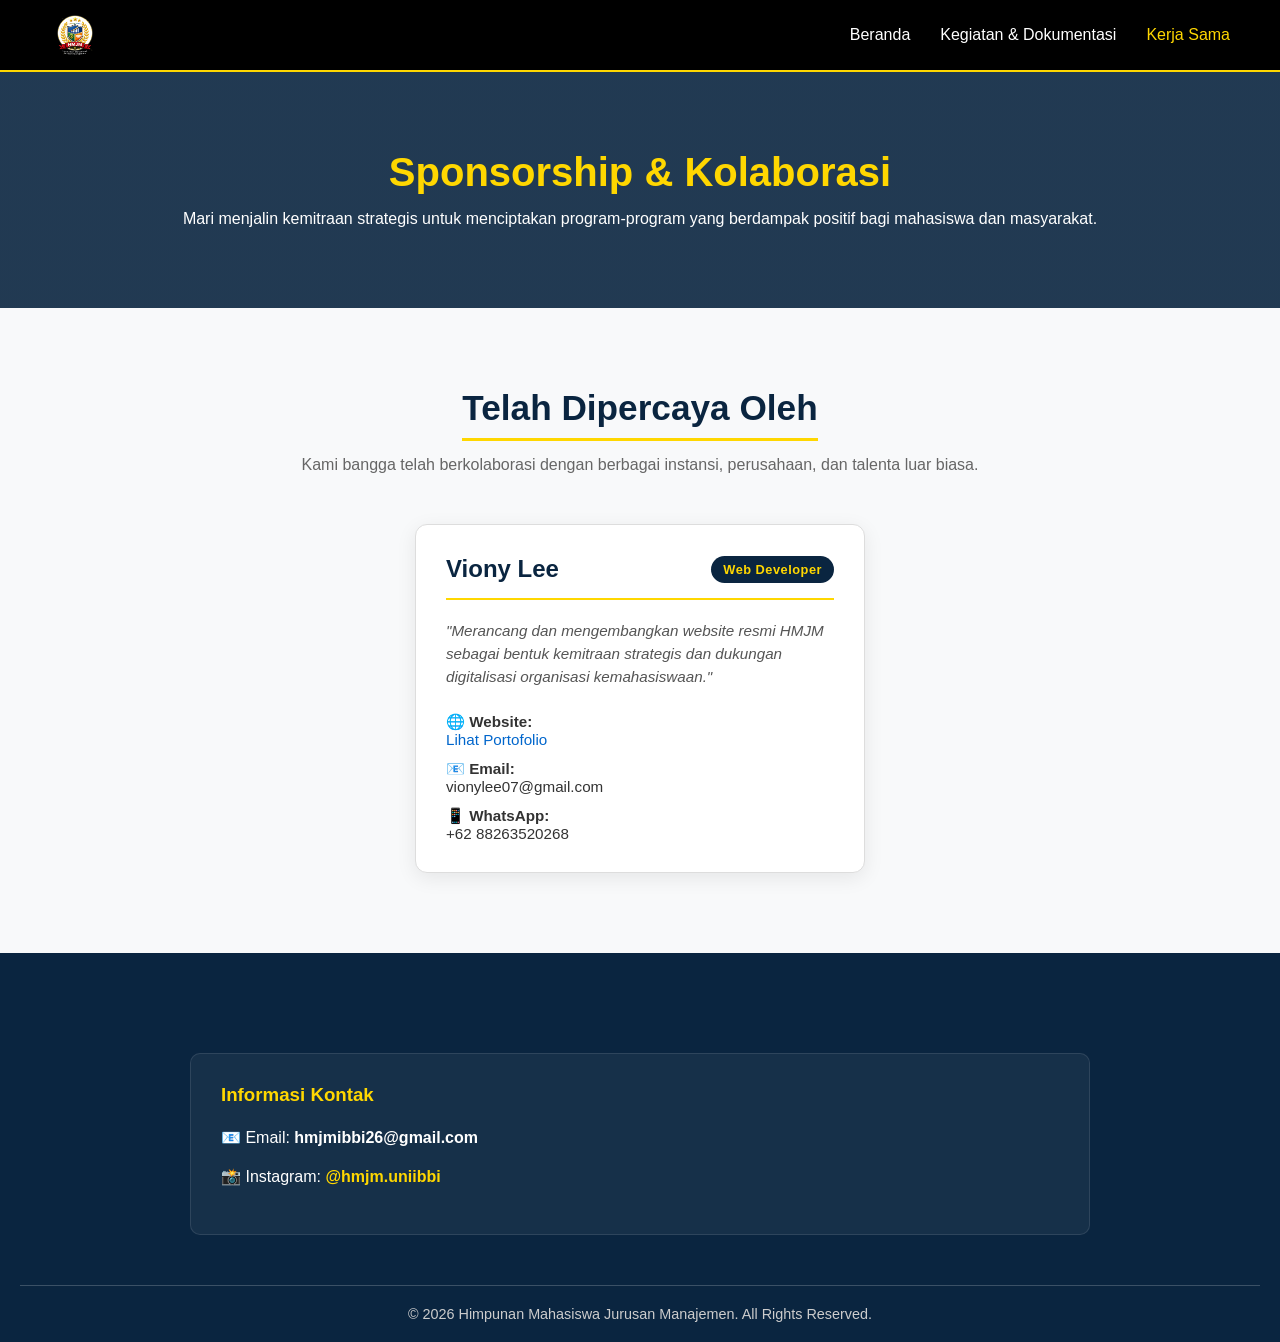
==== kerjasama.html @ 47a5b585 "Update files and add new content" ====
<!DOCTYPE html>
<html lang="id">
<head>
    <meta charset="UTF-8">
    <meta name="viewport" content="width=device-width, initial-scale=1.0">
    <title>Kerja Sama & Sponsorship - HMJM</title>
    <link rel="stylesheet" href="style.css">
</head>
<body class="page-program">

    <nav id="navbar" class="scrolled">
        <a href="index.html" class="logo-link">
            <img src="logohmjm.png" alt="Logo HMJM" class="logo-img">
        </a>
        <ul class="nav-links">
            <li><a href="index.html">Beranda</a></li>
            <li><a href="program.html">Kegiatan & Dokumentasi</a></li>
            <li><a href="kerjasama.html" style="color: #FFD700;">Kerja Sama</a></li>
        </ul>
        
        <div class="burger">
            <div class="line1"></div>
            <div class="line2"></div>
            <div class="line3"></div>
        </div>
    </nav>

    <header class="page-header">
        <h1>Sponsorship & Kolaborasi</h1>
        <p>Mari menjalin kemitraan strategis untuk menciptakan program-program yang berdampak positif bagi mahasiswa dan masyarakat.</p>
    </header>

    <section class="partners-section" style="background-color: #f8f9fa; padding: 80px 20px; text-align: center; min-height: 50vh;">
        <div class="section-title">
            <h2>Telah Dipercaya Oleh</h2>
            <p style="color: #666; margin-bottom: 40px;">Kami bangga telah berkolaborasi dengan berbagai instansi, perusahaan, dan talenta luar biasa.</p>
        </div>
        
        <div class="partners-grid" style="display: flex; justify-content: center; align-items: center; flex-wrap: wrap; gap: 30px; max-width: 900px; margin: 0 auto;">
            
            <div class="partner-card" style="background: white; border: 1px solid #ddd; padding: 30px; border-radius: 12px; box-shadow: 0 5px 20px rgba(0,0,0,0.08); text-align: left; width: 100%; max-width: 450px; transition: transform 0.3s ease;">
                
                <div style="display: flex; justify-content: space-between; align-items: center; border-bottom: 2px solid #FFD700; padding-bottom: 15px; margin-bottom: 20px;">
                    <h3 style="color: #0A2540; margin: 0; font-size: 1.5rem;">Viony Lee</h3>
                    <span style="background-color: #0A2540; color: #FFD700; font-size: 0.8rem; padding: 6px 12px; border-radius: 20px; font-weight: bold; letter-spacing: 0.5px;">Web Developer</span>
                </div>
                
                <p style="color: #555; font-size: 0.95rem; margin-bottom: 25px; font-style: italic; line-height: 1.5;">
                    "Merancang dan mengembangkan website resmi HMJM sebagai bentuk kemitraan strategis dan dukungan digitalisasi organisasi kemahasiswaan."
                </p>
                
                <p style="margin-bottom: 12px; font-size: 0.95rem;">
                    🌐 <strong>Website:</strong> <br>
                    <a href="https://vionylele.github.io/vionylee.github.io/" target="_blank" style="color: #0066cc; text-decoration: none;">Lihat Portofolio</a>
                </p>
                
                <p style="margin-bottom: 12px; font-size: 0.95rem;">
                    📧 <strong>Email:</strong> <br>
                    <a href="mailto:vionylee07@gmail.com" style="color: #333; text-decoration: none;">vionylee07@gmail.com</a>
                </p>
                
                <p style="margin-bottom: 0; font-size: 0.95rem;">
                    📱 <strong>WhatsApp:</strong> <br>
                    <a href="https://wa.me/6288263520268" target="_blank" style="color: #333; text-decoration: none;">+62 88263520268</a>
                </p>
            </div>

        </div>
    </section>
    <footer id="kontak">
        <div class="contact-container">
            <div class="contact-info">
                <h3>Informasi Kontak</h3>
                <p>📧 Email: <strong>hmjmibbi26@gmail.com</strong></p>
                <p>📸 Instagram: <strong><a href="https://www.instagram.com/hmjm.uniibbi/" target="_blank" style="color: #FFD700; text-decoration: none;">@hmjm.uniibbi</a></strong></p>
            </div>
        </div>

        <div class="footer-bottom">
            <p>&copy; 2026 Himpunan Mahasiswa Jurusan Manajemen. All Rights Reserved.</p>
        </div>
    </footer>

    <script src="script.js"></script>
</body>
</html>
---- style.css ----
/* =========================================
   Reset & Base Styles
========================================= */
* {
    margin: 0;
    padding: 0;
    box-sizing: border-box;
    font-family: 'Segoe UI', Tahoma, Geneva, Verdana, sans-serif;
    scroll-behavior: smooth;
}

body {
    background-color: #f8f9fa;
    color: #333;
}

/* =========================================
   Navigasi (Navbar) & Logo
========================================= */
nav {
    display: flex;
    justify-content: space-between;
    align-items: center;
    padding: 10px 50px;
    background-color: #000000; /* Diubah menjadi Hitam agar menyatu dengan background logo JPG */
    color: white;
    position: fixed;
    width: 100%;
    top: 0;
    z-index: 1000;
    transition: background 0.3s ease;
    border-bottom: 2px solid #FFD700; /* Garis emas tipis di bawah navbar */
}

nav.scrolled {
    background-color: #111111;
    box-shadow: 0 4px 6px rgba(0,0,0,0.3);
}

/* Pengaturan Ukuran Logo */
.logo-link {
    display: flex;
    align-items: center;
}

.logo-img {
    height: 50px; /* Ukuran ideal untuk navbar */
    width: auto;
    object-fit: contain;
    display: block;
}

.nav-links {
    list-style: none;
    display: flex;
}

.nav-links li {
    margin-left: 30px;
}

.nav-links a {
    color: white;
    text-decoration: none;
    font-weight: 500;
    transition: color 0.3s;
}

.nav-links a:hover {
    color: #FFD700;
}

.burger {
    display: none;
    cursor: pointer;
}

.burger div {
    width: 25px;
    height: 3px;
    background-color: white;
    margin: 5px;
    transition: all 0.3s ease;
}

/* =========================================
   Hero Section (Beranda)
========================================= */
.hero-section {
    height: 100vh;
    background: linear-gradient(rgba(0, 0, 0, 0.7), rgba(10, 37, 64, 0.8)), url('https://images.unsplash.com/photo-1521737604893-d14cc237f11d?ixlib=rb-4.0.3&auto=format&fit=crop&w=1920&q=80') center/cover;
    display: flex;
    justify-content: center;
    align-items: center;
    text-align: center;
    color: white;
    padding: 0 20px;
}

.hero-content h1 {
    font-size: 3rem;
    margin-bottom: 20px;
    color: #FFD700;
}

.hero-content p {
    font-size: 1.2rem;
    margin-bottom: 30px;
    max-width: 600px;
    margin-left: auto;
    margin-right: auto;
}

.btn {
    padding: 12px 30px;
    background-color: #FFD700;
    color: #000;
    text-decoration: none;
    font-weight: bold;
    border-radius: 5px;
    transition: background 0.3s;
    border: none;
    cursor: pointer;
}

.btn:hover {
    background-color: #e6c200;
}

/* =========================================
   Sections Umum & Tentang Kami
========================================= */
section {
    padding: 100px 20px 80px 20px; /* Padding atas ditambahkan agar tidak tertutup navbar */
    text-align: center;
}

section h2 {
    font-size: 2.5rem;
    margin-bottom: 20px;
    color: #0A2540;
}

.about-section p {
    max-width: 800px;
    margin: 0 auto 40px auto;
    line-height: 1.6;
}

.visi-misi {
    display: flex;
    justify-content: center;
    gap: 30px;
    flex-wrap: wrap;
}

.box {
    background: white;
    padding: 30px;
    border-radius: 10px;
    box-shadow: 0 4px 15px rgba(0,0,0,0.08);
    width: 350px;
}

.box h3 {
    color: #0A2540;
    margin-bottom: 15px;
    border-bottom: 2px solid #FFD700;
    display: inline-block;
    padding-bottom: 5px;
}

/* =========================================
   Agenda & Kegiatan (Sistem Tab)
========================================= */
.events-section {
    background-color: #eef2f5;
}

.tabs {
    display: flex;
    justify-content: center;
    gap: 15px;
    margin-bottom: 30px;
    flex-wrap: wrap;
}

.tab-btn {
    padding: 10px 25px;
    border: 2px solid #0A2540;
    background-color: transparent;
    color: #0A2540;
    font-weight: bold;
    border-radius: 5px;
    cursor: pointer;
    transition: all 0.3s ease;
}

.tab-btn:hover {
    background-color: #0A2540;
    color: white;
}

.tab-btn.active {
    background-color: #0A2540;
    color: #FFD700;
}

.tab-content {
    display: none;
    animation: fadeIn 0.5s;
}

.tab-content.active {
    display: block;
}

@keyframes fadeIn {
    from { opacity: 0; transform: translateY(15px); }
    to { opacity: 1; transform: translateY(0); }
}

.event-card {
    background: white;
    padding: 30px;
    border-radius: 10px;
    max-width: 800px;
    margin: 0 auto;
    text-align: left;
    border-left: 5px solid #FFD700;
    box-shadow: 0 4px 10px rgba(0,0,0,0.05);
}

.event-card h3 {
    color: #0A2540;
    margin-bottom: 10px;
}

.event-card p {
    margin-bottom: 15px;
    line-height: 1.6;
}

.btn-register {
    display: inline-block;
    background-color: #28a745;
    color: white;
    margin-top: 10px;
}

.btn-register:hover {
    background-color: #218838;
}

.dokum-grid {
    display: grid;
    grid-template-columns: repeat(auto-fit, minmax(200px, 1fr));
    gap: 15px;
    margin-top: 20px;
}

.dokum-grid img {
    width: 100%;
    height: 180px;
    object-fit: cover;
    border-radius: 8px;
    border: 2px solid #ddd;
    transition: transform 0.3s;
}

.dokum-grid img:hover {
    transform: scale(1.05);
}

/* =========================================
   Footer & Sponsorship / Kerja Sama
========================================= */
footer {
    background-color: #0A2540;
    color: white;
    text-align: center;
    padding: 60px 20px 20px 20px;
}

footer h2 {
    color: #FFD700;
    margin-bottom: 15px;
}

.contact-container {
    display: flex;
    justify-content: center;
    gap: 40px;
    max-width: 900px;
    margin: 40px auto;
    flex-wrap: wrap;
    text-align: left;
}

.contact-info {
    flex: 1;
    min-width: 300px;
    background: rgba(255, 255, 255, 0.05);
    padding: 30px;
    border-radius: 10px;
    border: 1px solid rgba(255, 255, 255, 0.1);
}

.contact-info h3 {
    color: #FFD700;
    margin-bottom: 20px;
}

.contact-info p {
    margin-bottom: 15px;
    font-size: 1rem;
    line-height: 1.5;
}

.collab-form {
    display: flex;
    flex-direction: column;
    gap: 15px;
}

.collab-form input, .collab-form textarea {
    width: 100%;
    padding: 12px;
    border: none;
    border-radius: 5px;
    font-size: 1rem;
    background-color: #f8f9fa;
}

.collab-form input:focus, .collab-form textarea:focus {
    outline: 2px solid #FFD700;
}

.footer-bottom {
    margin-top: 50px;
    border-top: 1px solid rgba(255, 255, 255, 0.2);
    padding-top: 20px;
    font-size: 0.9rem;
    color: #ccc;
}

/* =========================================
   Responsive Design untuk HP
========================================= */
@media screen and (max-width: 768px) {
    nav {
        padding: 15px 20px;
    }
    .nav-links {
        display: none;
    }
    .burger {
        display: block;
    }
    .hero-content h1 {
        font-size: 2rem;
    }
    .contact-container {
        flex-direction: column;
    }
}

/* =========================================
   Halaman Khusus Program & Kegiatan
========================================= */

/* Header Halaman Khusus */
.page-header {
    background: linear-gradient(rgba(10, 37, 64, 0.9), rgba(10, 37, 64, 0.9)), url('https://images.unsplash.com/photo-1492538368677-f6e0afe31dcc?ixlib=rb-4.0.3&auto=format&fit=crop&w=1920&q=80') center/cover;
    padding: 150px 20px 80px 20px;
    text-align: center;
    color: white;
}

.page-header h1 {
    color: #FFD700;
    font-size: 2.5rem;
    margin-bottom: 15px;
}

.section-title {
    text-align: center;
    margin-bottom: 50px;
}

.section-title h2 {
    color: #0A2540;
    font-size: 2.2rem;
    display: inline-block;
    border-bottom: 3px solid #FFD700;
    padding-bottom: 10px;
    margin-bottom: 15px;
}

/* --- Program Akan Datang --- */
.upcoming-section {
    background-color: #f8f9fa;
    padding: 80px 20px;
}

.agenda-container {
    max-width: 900px;
    margin: 0 auto;
    display: flex;
    flex-direction: column;
    gap: 30px;
}

.agenda-card {
    display: flex;
    background: white;
    border-radius: 12px;
    overflow: hidden;
    box-shadow: 0 5px 15px rgba(0,0,0,0.08);
    transition: transform 0.3s;
    border: 1px solid #eee;
}

.agenda-card:hover {
    transform: translateY(-5px);
    box-shadow: 0 8px 25px rgba(0,0,0,0.12);
}

.agenda-date {
    background-color: #0A2540;
    color: #FFD700;
    min-width: 120px;
    display: flex;
    flex-direction: column;
    justify-content: center;
    align-items: center;
    padding: 20px;
}

.agenda-date .day {
    font-size: 2.5rem;
    font-weight: bold;
    line-height: 1;
}

.agenda-date .month {
    font-size: 1.2rem;
    text-transform: uppercase;
    letter-spacing: 1px;
    margin-top: 5px;
}

.agenda-info {
    padding: 25px;
    text-align: left;
    flex: 1;
}

.agenda-info h3 {
    color: #0A2540;
    font-size: 1.5rem;
    margin-bottom: 10px;
}

.agenda-meta {
    color: #666;
    font-size: 0.9rem;
    margin-bottom: 15px;
    font-weight: 500;
}

.agenda-info p {
    margin-bottom: 20px;
    line-height: 1.6;
    color: #444;
}

/* --- Program Sudah Lewat (Galeri Dokumentasi) --- */
.past-section {
    background-color: #eef2f5;
    padding: 80px 20px;
}

.gallery-grid {
    display: grid;
    grid-template-columns: repeat(auto-fit, minmax(300px, 1fr));
    gap: 20px;
    max-width: 1100px;
    margin: 0 auto;
}

.gallery-item {
    position: relative;
    border-radius: 10px;
    overflow: hidden;
    height: 250px;
    cursor: pointer;
}

.gallery-item img {
    width: 100%;
    height: 100%;
    object-fit: cover;
    transition: transform 0.5s ease;
}

.gallery-overlay {
    position: absolute;
    bottom: 0;
    left: 0;
    right: 0;
    background: linear-gradient(transparent, rgba(0,0,0,0.9));
    color: white;
    padding: 20px;
    text-align: left;
    transform: translateY(20px);
    opacity: 0;
    transition: all 0.3s ease;
}

.gallery-overlay h3 {
    color: #FFD700;
    margin-bottom: 5px;
    font-size: 1.2rem;
}

.gallery-overlay p {
    font-size: 0.9rem;
    color: #ccc;
    margin-bottom: 0;
}

.gallery-item:hover img {
    transform: scale(1.1);
}

.gallery-item:hover .gallery-overlay {
    transform: translateY(0);
    opacity: 1;
}

/* Responsif untuk HP */
@media screen and (max-width: 768px) {
    .agenda-card {
        flex-direction: column;
    }
    .agenda-date {
        min-height: 100px;
    }
}
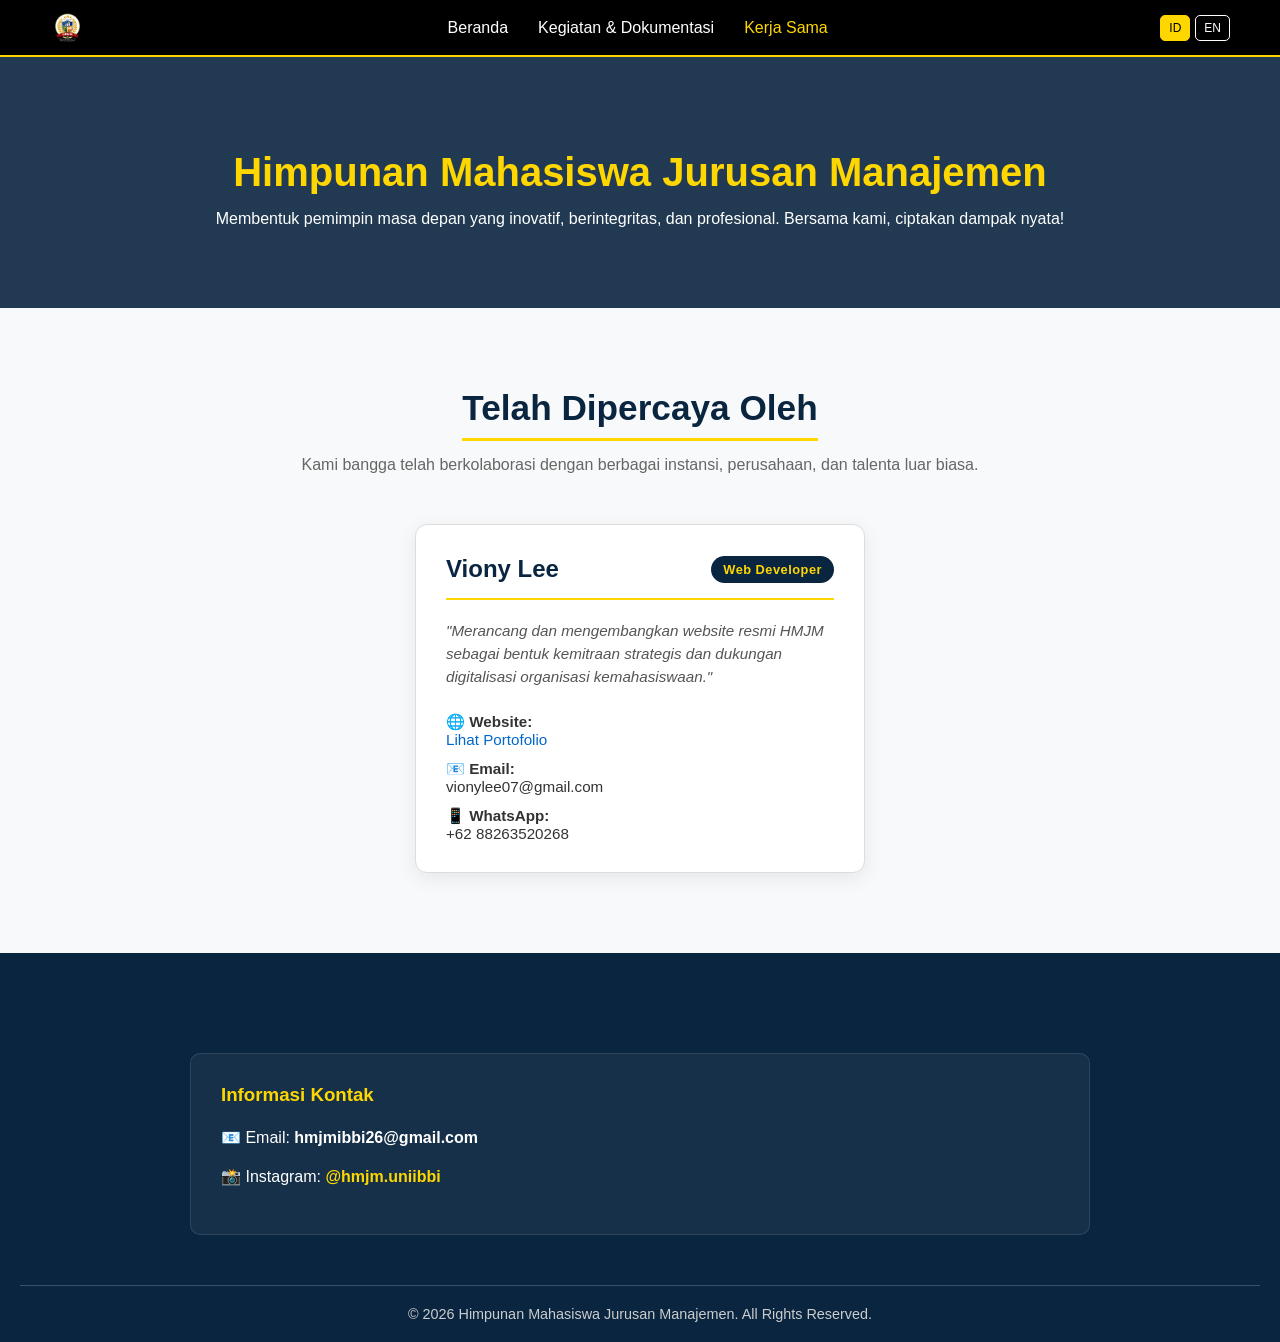
==== commit 724eaba1: "update bahasa" ====
--- a/kerjasama.html
+++ b/kerjasama.html
@@ -13,11 +13,14 @@
             <img src="logohmjm.png" alt="Logo HMJM" class="logo-img">
         </a>
         <ul class="nav-links">
-            <li><a href="index.html">Beranda</a></li>
-            <li><a href="program.html">Kegiatan & Dokumentasi</a></li>
-            <li><a href="kerjasama.html" style="color: #FFD700;">Kerja Sama</a></li>
+            <li><a id="nav-home" href="index.html">Beranda</a></li>
+            <li><a id="nav-program" href="program.html">Kegiatan & Dokumentasi</a></li>
+            <li><a id="nav-partner" href="kerjasama.html" style="color: #FFD700;">Kerja Sama</a></li>
         </ul>
-        
+        <div class="lang-switch">
+            <button id="lang-id" class="lang-btn active">ID</button>
+            <button id="lang-en" class="lang-btn">EN</button>
+        </div>
         <div class="burger">
             <div class="line1"></div>
             <div class="line2"></div>
@@ -26,14 +29,14 @@
     </nav>
 
     <header class="page-header">
-        <h1>Sponsorship & Kolaborasi</h1>
-        <p>Mari menjalin kemitraan strategis untuk menciptakan program-program yang berdampak positif bagi mahasiswa dan masyarakat.</p>
+        <h1 id="hero-title">Sponsorship & Kolaborasi</h1>
+        <p id="hero-subtitle">Mari menjalin kemitraan strategis untuk menciptakan program-program yang berdampak positif bagi mahasiswa dan masyarakat.</p>
     </header>
 
     <section class="partners-section" style="background-color: #f8f9fa; padding: 80px 20px; text-align: center; min-height: 50vh;">
         <div class="section-title">
-            <h2>Telah Dipercaya Oleh</h2>
-            <p style="color: #666; margin-bottom: 40px;">Kami bangga telah berkolaborasi dengan berbagai instansi, perusahaan, dan talenta luar biasa.</p>
+            <h2 id="partner-title">Telah Dipercaya Oleh</h2>
+            <p id="partner-sub" style="color: #666; margin-bottom: 40px;">Kami bangga telah berkolaborasi dengan berbagai instansi, perusahaan, dan talenta luar biasa.</p>
         </div>
         
         <div class="partners-grid" style="display: flex; justify-content: center; align-items: center; flex-wrap: wrap; gap: 30px; max-width: 900px; margin: 0 auto;">
@@ -41,12 +44,12 @@
             <div class="partner-card" style="background: white; border: 1px solid #ddd; padding: 30px; border-radius: 12px; box-shadow: 0 5px 20px rgba(0,0,0,0.08); text-align: left; width: 100%; max-width: 450px; transition: transform 0.3s ease;">
                 
                 <div style="display: flex; justify-content: space-between; align-items: center; border-bottom: 2px solid #FFD700; padding-bottom: 15px; margin-bottom: 20px;">
-                    <h3 style="color: #0A2540; margin: 0; font-size: 1.5rem;">Viony Lee</h3>
-                    <span style="background-color: #0A2540; color: #FFD700; font-size: 0.8rem; padding: 6px 12px; border-radius: 20px; font-weight: bold; letter-spacing: 0.5px;">Web Developer</span>
+                    <h3 id="partner-name" style="color: #0A2540; margin: 0; font-size: 1.5rem;">Viony Lee</h3>
+                    <span id="partner-role" style="background-color: #0A2540; color: #FFD700; font-size: 0.8rem; padding: 6px 12px; border-radius: 20px; font-weight: bold; letter-spacing: 0.5px;">Web Developer</span>
                 </div>
                 
                 <p style="color: #555; font-size: 0.95rem; margin-bottom: 25px; font-style: italic; line-height: 1.5;">
-                    "Merancang dan mengembangkan website resmi HMJM sebagai bentuk kemitraan strategis dan dukungan digitalisasi organisasi kemahasiswaan."
+                    <span id="partner-desc">"Merancang dan mengembangkan website resmi HMJM sebagai bentuk kemitraan strategis dan dukungan digitalisasi organisasi kemahasiswaan."</span>
                 </p>
                 
                 <p style="margin-bottom: 12px; font-size: 0.95rem;">
@@ -70,14 +73,14 @@
     <footer id="kontak">
         <div class="contact-container">
             <div class="contact-info">
-                <h3>Informasi Kontak</h3>
+                <h3 id="contact-title">Informasi Kontak</h3>
                 <p>📧 Email: <strong>hmjmibbi26@gmail.com</strong></p>
                 <p>📸 Instagram: <strong><a href="https://www.instagram.com/hmjm.uniibbi/" target="_blank" style="color: #FFD700; text-decoration: none;">@hmjm.uniibbi</a></strong></p>
             </div>
         </div>
 
         <div class="footer-bottom">
-            <p>&copy; 2026 Himpunan Mahasiswa Jurusan Manajemen. All Rights Reserved.</p>
+            <p id="footer-copyright">&copy; 2026 Himpunan Mahasiswa Jurusan Manajemen. All Rights Reserved.</p>
         </div>
     </footer>
 
--- a/style.css
+++ b/style.css
@@ -32,6 +32,11 @@
     border-bottom: 2px solid #FFD700; /* Garis emas tipis di bawah navbar */
 }
 
+.lang-switch {
+    display: flex;
+    gap: 5px;
+}
+
 nav.scrolled {
     background-color: #111111;
     box-shadow: 0 4px 6px rgba(0,0,0,0.3);
@@ -44,7 +49,7 @@
 }
 
 .logo-img {
-    height: 50px; /* Ukuran ideal untuk navbar */
+    height: 35px; /* Diperkecil agar tidak kebesaran */
     width: auto;
     object-fit: contain;
     display: block;
@@ -57,6 +62,85 @@
 
 .nav-links li {
     margin-left: 30px;
+}
+
+.lang-switch {
+    display: flex;
+    gap: 5px;
+}
+
+.lang-btn {
+    border: 1px solid #fff;
+    background: transparent;
+    color: #fff;
+    padding: 5px 8px;
+    border-radius: 5px;
+    cursor: pointer;
+    font-size: 0.75rem;
+}
+
+.lang-btn.active {
+    background: #FFD700;
+    color: #000;
+    border-color: #FFD700;
+}
+
+/* Responsive Navbar */
+@media (max-width: 768px) {
+    nav {
+        padding: 10px 20px;
+    }
+    .nav-links {
+        flex-direction: column;
+        position: absolute;
+        top: 60px;
+        right: 0;
+        width: 100%;
+        background: #0A2540;
+        display: none;
+        text-align: center;
+        padding: 20px 0;
+        z-index: 999;
+    }
+    .nav-links li {
+        margin: 15px 0;
+    }
+    .burger {
+        display: block;
+    }
+    .lang-switch {
+        position: absolute;
+        right: 70px;
+        top: 10px;
+        display: flex;
+        gap: 5px;
+    }
+    .lang-btn {
+        border: 1px solid #fff;
+        background: transparent;
+        color: #fff;
+        padding: 5px 8px;
+        border-radius: 5px;
+        cursor: pointer;
+        font-size: 0.75rem;
+    }
+    .lang-btn.active {
+        background: #FFD700;
+        color: #000;
+        border-color: #FFD700;
+    }
+}
+
+@media (max-width: 480px) {
+    .logo-img {
+        height: 28px;
+    }
+    .hero-content h1 {
+        font-size: 2rem;
+    }
+    .hero-content p {
+        font-size: 1rem;
+    }
 }
 
 .nav-links a {
